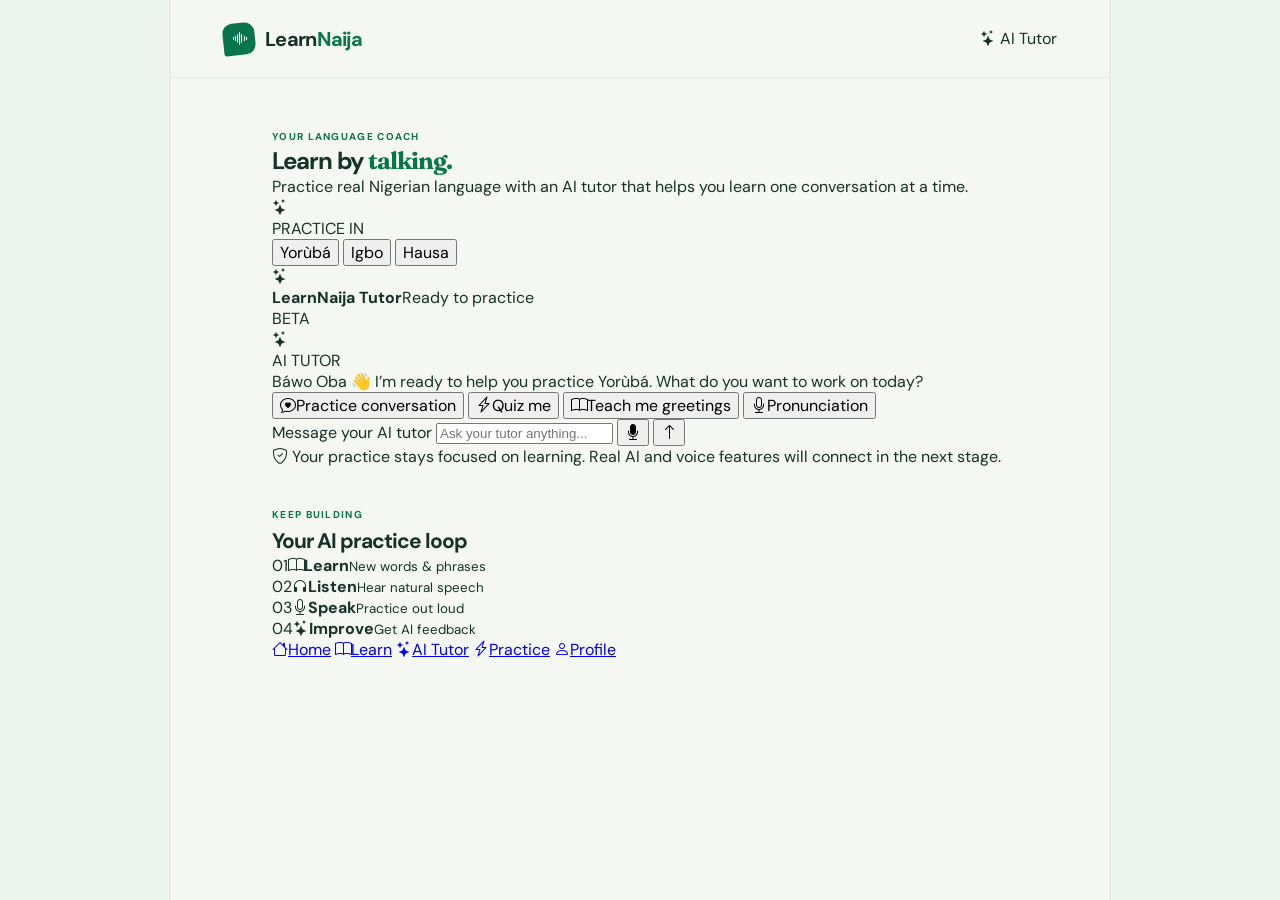
==== ai-tutor.html @ 6e9aacf1 "Add AI tutor page" ====
<!doctype html>
<html lang="en">
<head>
  <meta charset="UTF-8">
  <meta name="viewport" content="width=device-width, initial-scale=1.0">
  <meta name="theme-color" content="#0a704a">
  <meta name="description" content="LearnNaija AI Tutor — practice Nigerian languages through conversation.">
  <title>AI Tutor — LearnNaija</title>
  <link rel="preconnect" href="https://fonts.googleapis.com">
  <link rel="preconnect" href="https://fonts.gstatic.com" crossorigin>
  <link href="https://fonts.googleapis.com/css2?family=DM+Sans:wght@400;500;600;700&family=Fraunces:opsz,wght@9..144,600;9..144,700&display=swap" rel="stylesheet">
  <link rel="stylesheet" href="https://cdn.jsdelivr.net/npm/bootstrap-icons@1.11.3/font/bootstrap-icons.min.css">
  <link rel="stylesheet" href="styles/app.css">
  <link rel="stylesheet" href="styles/ai-tutor.css">
</head>
<body>
  <div class="app-shell ai-shell">
    <header class="app-header ai-header">
      <a href="app.html" class="app-brand" aria-label="Back to LearnNaija">
        <span class="brand-mark" aria-hidden="true"><i class="bi bi-soundwave"></i></span>
        <span>Learn<span>Naija</span></span>
      </a>
      <div class="app-header-actions">
        <span class="ai-live-pill"><i class="bi bi-stars"></i> AI Tutor</span>
      </div>
    </header>

    <main class="app-content ai-content">
      <section class="ai-hero" aria-labelledby="ai-title">
        <div class="ai-hero-copy">
          <p class="eyebrow">YOUR LANGUAGE COACH</p>
          <h1 id="ai-title">Learn by <em>talking.</em></h1>
          <p>Practice real Nigerian language with an AI tutor that helps you learn one conversation at a time.</p>
        </div>
        <div class="ai-orb" aria-hidden="true">
          <span class="orb-ring"></span>
          <span class="orb-face"><i class="bi bi-stars"></i></span>
        </div>
      </section>

      <section class="language-switcher" aria-label="Choose practice language">
        <span class="switcher-label">PRACTICE IN</span>
        <div class="language-tabs" role="tablist">
          <button class="language-tab active" data-language="yoruba" type="button" role="tab" aria-selected="true">Yorùbá</button>
          <button class="language-tab" data-language="igbo" type="button" role="tab" aria-selected="false">Igbo</button>
          <button class="language-tab" data-language="hausa" type="button" role="tab" aria-selected="false">Hausa</button>
        </div>
      </section>

      <section class="tutor-card" aria-label="AI Tutor conversation">
        <div class="tutor-card-head">
          <div class="tutor-identity">
            <div class="tutor-avatar"><i class="bi bi-stars"></i></div>
            <div><strong>LearnNaija Tutor</strong><span id="tutor-status">Ready to practice</span></div>
          </div>
          <span class="ai-badge">BETA</span>
        </div>

        <div class="chat-area" id="chat-area" aria-live="polite">
          <div class="chat-message tutor-message">
            <div class="message-avatar"><i class="bi bi-stars"></i></div>
            <div class="message-bubble">
              <span class="message-label">AI TUTOR</span>
              <p id="welcome-message">Báwo Oba 👋 I’m ready to help you practice Yorùbá. What do you want to work on today?</p>
            </div>
          </div>
        </div>

        <div class="quick-actions" aria-label="Quick practice actions">
          <button class="quick-action" data-prompt="Practice Yoruba with me" type="button"><i class="bi bi-chat-heart"></i><span>Practice conversation</span></button>
          <button class="quick-action" data-prompt="Quiz me" type="button"><i class="bi bi-lightning-charge"></i><span>Quiz me</span></button>
          <button class="quick-action" data-prompt="Teach me greetings" type="button"><i class="bi bi-book"></i><span>Teach me greetings</span></button>
          <button class="quick-action" data-prompt="Help me pronounce words" type="button"><i class="bi bi-mic"></i><span>Pronunciation</span></button>
        </div>

        <form class="chat-composer" id="chat-form">
          <label class="sr-only" for="chat-input">Message your AI tutor</label>
          <input id="chat-input" type="text" autocomplete="off" placeholder="Ask your tutor anything...">
          <button class="voice-button" id="voice-button" type="button" aria-label="Voice practice"><i class="bi bi-mic-fill"></i></button>
          <button class="send-button" type="submit" aria-label="Send message"><i class="bi bi-arrow-up"></i></button>
        </form>
        <p class="ai-note"><i class="bi bi-shield-check"></i> Your practice stays focused on learning. Real AI and voice features will connect in the next stage.</p>
      </section>

      <section class="ai-next-section">
        <div class="section-heading compact"><div><p class="eyebrow">KEEP BUILDING</p><h2>Your AI practice loop</h2></div></div>
        <div class="practice-loop">
          <div><span>01</span><i class="bi bi-book"></i><strong>Learn</strong><small>New words & phrases</small></div>
          <div><span>02</span><i class="bi bi-headphones"></i><strong>Listen</strong><small>Hear natural speech</small></div>
          <div><span>03</span><i class="bi bi-mic"></i><strong>Speak</strong><small>Practice out loud</small></div>
          <div><span>04</span><i class="bi bi-stars"></i><strong>Improve</strong><small>Get AI feedback</small></div>
        </div>
      </section>

      <nav class="ai-bottom-nav" aria-label="Main navigation">
        <a href="app.html"><i class="bi bi-house"></i><span>Home</span></a>
        <a href="app.html#learn"><i class="bi bi-book"></i><span>Learn</span></a>
        <a href="ai-tutor.html" class="active"><i class="bi bi-stars"></i><span>AI Tutor</span></a>
        <a href="app.html#practice"><i class="bi bi-lightning-charge"></i><span>Practice</span></a>
        <a href="app.html#profile"><i class="bi bi-person"></i><span>Profile</span></a>
      </nav>
    </main>
  </div>

  <script src="js/ai-tutor.js"></script>
</body>
</html>
---- styles/app.css ----
:root {
  --ink: #153229;
  --muted: #6b7c75;
  --soft: #f4f7f2;
  --surface: #ffffff;
  --line: #dfebe3;
  --green: #08754c;
  --green-deep: #07583c;
  --green-pale: #e5f4ea;
  --yellow: #ffc859;
  --coral: #ef7c63;
  --purple: #8974dc;
  --shadow: 0 18px 45px rgba(18, 54, 39, .08);
}

* { box-sizing: border-box; }
html { min-height: 100%; scroll-behavior: smooth; }
body { min-width: 320px; min-height: 100vh; margin: 0; background: #edf3ee; color: var(--ink); font-family: "DM Sans", Arial, sans-serif; }
button, a { -webkit-tap-highlight-color: transparent; }
button { font: inherit; }
button:focus-visible, a:focus-visible, input:focus-visible { outline: 3px solid rgba(255, 200, 89, .9); outline-offset: 3px; }

.app-shell { position: relative; min-height: 100vh; max-width: 940px; margin: 0 auto; background: var(--soft); box-shadow: 0 0 0 1px rgba(12, 70, 45, .03); }
.app-header { position: sticky; z-index: 10; top: 0; height: 78px; padding: 0 clamp(20px, 5vw, 52px); display: flex; align-items: center; justify-content: space-between; border-bottom: 1px solid rgba(223, 235, 227, .8); background: rgba(244, 247, 242, .88); backdrop-filter: blur(16px); }
.app-brand { display: inline-flex; align-items: center; gap: 10px; color: var(--ink); text-decoration: none; font-size: 20px; font-weight: 700; letter-spacing: -.7px; }
.app-brand > span:last-child span { color: var(--green); }
.brand-mark { width: 32px; height: 32px; display: grid; place-items: center; border-radius: 10px 10px 10px 2px; background: var(--green); color: white; font-size: 17px; transform: rotate(-6deg); }
.brand-mark i { transform: rotate(6deg); }
.app-header-actions { display: flex; align-items: center; gap: 10px; }
.header-streak { display: flex; align-items: center; gap: 4px; padding: 8px 11px; border-radius: 999px; background: #fff5df; color: #a9610b; font-size: 13px; font-weight: 700; }
.header-streak i { color: #ef861f; }
.icon-button { width: 40px; height: 40px; display: inline-grid; place-items: center; padding: 0; border: 1px solid var(--line); border-radius: 12px; background: var(--surface); color: var(--ink); cursor: pointer; transition: .2s ease; }
.icon-button:hover { border-color: var(--green); color: var(--green); transform: translateY(-1px); }
.notification-button { position: relative; font-size: 17px; }
.notification-dot { position: absolute; top: 8px; right: 8px; width: 7px; height: 7px; border: 1.5px solid white; border-radius: 50%; background: var(--coral); }

.app-content { width: min(100%, 840px); min-height: calc(100vh - 78px); margin: 0 auto; padding: 46px clamp(20px, 5vw, 52px) 126px; }
.app-screen { display: none; animation: enter .34s ease both; }
.app-screen.active-screen { display: block; }
@keyframes enter { from { opacity: 0; transform: translateY(8px); } to { opacity: 1; transform: translateY(0); } }
.eyebrow, .mini-label { display: inline-block; margin: 0; color: var(--green); font-size: 10px; font-weight: 700; letter-spacing: .13em; line-height: 1.4; }
h1, h2, h3, p { margin: 0; }
h1, h2 { letter-spacing: -.045em; }
em { color: var(--green); font-family: "Fraunces", Georgia, serif; font-style: normal; }

/* Home */
.home-intro { display: flex; align-items: flex-end; justify-content: space-between; gap: 28px; }
.home-intro h1, .screen-heading h1 { max-width: 540px; margin-top: 7px; font-size: clamp(34px, 5vw, 49px); line-height: 1.02; }
.intro-copy { max-width: 470px; margin-top: 11px; color: var(--muted); font-size: 14px; line-height: 1.55; }
.daily-orbit { position: relative; width: 58px; height: 58px; flex: 0 0 auto; display: grid; place-items: center; }
.daily-orbit svg { position: absolute; inset: 0; width: 100%; height: 100%; transform: rotate(-90deg); }
.daily-orbit circle { fill: none; stroke: #dce9df; stroke-width: 4; }
.daily-orbit .orbit-progress { stroke: var(--yellow); stroke-linecap: round; stroke-dasharray: 113.1; stroke-dashoffset: 90; transition: stroke-dashoffset .45s ease; }
.daily-orbit strong { position: relative; font-size: 15px; letter-spacing: -.05em; }
.daily-orbit small { color: var(--muted); font-size: 9px; }
.continue-card { position: relative; overflow: hidden; margin-top: 30px; padding: 25px; border-radius: 25px; background: var(--green); color: white; box-shadow: 0 20px 32px rgba(8, 117, 76, .18); }
.continue-card::before, .continue-card::after { position: absolute; content: ""; pointer-events: none; border: 1px solid rgba(255,255,255,.14); border-radius: 50%; }
.continue-card::before { width: 320px; height: 320px; top: -230px; right: -65px; }
.continue-card::after { width: 230px; height: 230px; bottom: -175px; right: 25px; }
.continue-card > * { position: relative; z-index: 1; }
.continue-card-top, .continue-main, .lesson-progress { display: flex; align-items: center; }
.continue-card-top { justify-content: space-between; gap: 10px; }
.pill { display: inline-flex; align-items: center; gap: 6px; width: fit-content; padding: 7px 10px; border-radius: 999px; background: var(--green-pale); color: var(--green); font-size: 10px; font-weight: 700; letter-spacing: .08em; }
.pill-light { background: rgba(255,255,255,.14); color: white; }
.xp-chip { padding: 7px 10px; border-radius: 999px; background: rgba(255, 200, 89, .19); color: #ffe0a1; font-size: 11px; font-weight: 700; }
.continue-main { gap: 15px; margin-top: 23px; }
.lesson-symbol { width: 55px; height: 55px; display: grid; flex: 0 0 auto; place-items: center; border-radius: 18px 18px 18px 4px; background: var(--yellow); color: #795005; font-size: 24px; transform: rotate(-3deg); }
.lesson-symbol i { transform: rotate(3deg); }
.continue-main p { font-size: 10px; font-weight: 700; letter-spacing: .1em; color: rgba(255,255,255,.68); }
.continue-main h2 { margin-top: 3px; font-size: 25px; }
.continue-main span { display: block; max-width: 420px; margin-top: 4px; color: rgba(255,255,255,.72); font-size: 12px; line-height: 1.45; }
.lesson-progress { gap: 12px; margin-top: 24px; }
.progress-track { height: 7px; flex: 1; overflow: hidden; border-radius: 999px; background: rgba(255,255,255,.2); }
.progress-track div { width: 0; height: 100%; border-radius: inherit; background: var(--yellow); transition: width .5s ease; }
.lesson-progress > span { min-width: 28px; color: #d8eee2; font-size: 11px; font-weight: 700; text-align: right; }
.continue-button, .dark-button, .completion-button, .lesson-continue { display: inline-flex; align-items: center; justify-content: center; gap: 8px; border: 0; border-radius: 12px; font-weight: 700; cursor: pointer; transition: .2s ease; }
.continue-button { width: 100%; min-height: 46px; margin-top: 19px; background: white; color: var(--green); font-size: 13px; }
.continue-button:hover { transform: translateY(-2px); background: #f2f8f3; }
.section-heading { display: flex; align-items: flex-end; justify-content: space-between; gap: 14px; margin-top: 36px; }
.section-heading.compact { margin-top: 35px; }
.section-heading h2 { margin-top: 4px; font-size: 21px; }
.section-note { color: var(--muted); font-size: 12px; }
.text-button { padding: 0; border: 0; background: transparent; color: var(--green); font-size: 12px; font-weight: 700; cursor: pointer; }
.text-button:hover { color: var(--green-deep); text-decoration: underline; }
.week-card { margin-top: 15px; padding: 17px 18px; border: 1px solid var(--line); border-radius: 18px; background: var(--surface); box-shadow: 0 6px 18px rgba(17, 54, 38, .025); }
.week-days { display: grid; grid-template-columns: repeat(7, 1fr); gap: 7px; }
.week-day { display: grid; gap: 7px; place-items: center; color: #97a69f; font-size: 10px; font-weight: 700; }
.week-day i { width: 29px; height: 29px; display: grid; place-items: center; border: 1px solid var(--line); border-radius: 50%; background: #fbfcfb; font-size: 12px; font-style: normal; }
.week-day.complete { color: var(--green); }
.week-day.complete i { border-color: transparent; background: var(--green-pale); }
.week-day.today { color: #a56809; }
.week-day.today i { border-color: #f7d184; background: #fff6df; color: #d98c15; }
.week-card p { display: flex; align-items: center; gap: 6px; margin-top: 16px; padding-top: 13px; border-top: 1px solid var(--line); color: var(--muted); font-size: 11px; }
.week-card p i { color: #ed8a23; }
.home-activities { display: grid; grid-template-columns: 1.3fr .9fr; gap: 12px; margin-top: 15px; }
.challenge-card, .word-of-day { width: 100%; border: 1px solid var(--line); cursor: pointer; text-align: left; transition: .2s ease; }
.challenge-card { display: flex; align-items: center; gap: 11px; padding: 15px; border-radius: 17px; background: var(--surface); color: var(--ink); }
.challenge-card:hover, .word-of-day:hover { border-color: #aad0b6; transform: translateY(-2px); box-shadow: 0 10px 20px rgba(18, 54, 39, .06); }
.activity-icon { width: 37px; height: 37px; display: grid; flex: 0 0 auto; place-items: center; border-radius: 12px; }
.activity-icon.sun { background: #fff4d9; color: #dd9019; }
.challenge-card > span:nth-child(2) { display: grid; gap: 2px; flex: 1; }
.challenge-card strong { font-size: 13px; }
.challenge-card small { color: var(--muted); font-size: 10px; }
.challenge-card > b { color: var(--green); font-size: 11px; white-space: nowrap; }
.challenge-card > b small { color: inherit; }
.challenge-card > i { color: var(--muted); font-size: 13px; }
.word-of-day { position: relative; display: flex; flex-direction: column; justify-content: center; gap: 2px; overflow: hidden; padding: 15px; border-radius: 17px; background: #f5eefa; color: #513d81; }
.word-of-day::after { position: absolute; right: -8px; bottom: -28px; content: "✦"; color: rgba(137,116,220,.15); font-size: 88px; }
.word-of-day .mini-label { color: #8065be; font-size: 8px; }
.word-of-day strong { font-family: "Fraunces", Georgia, serif; font-size: 18px; }
.word-of-day > span:not(.mini-label) { font-size: 10px; }
.word-of-day > i { position: absolute; right: 15px; top: 15px; color: #8065be; }
.stats-row { display: grid; grid-template-columns: repeat(3, 1fr); gap: 11px; margin-top: 15px; }
.stat { display: flex; align-items: center; gap: 9px; padding: 13px 11px; border: 1px solid var(--line); border-radius: 15px; background: var(--surface); }
.stat-icon { width: 31px; height: 31px; display: grid; flex: 0 0 auto; place-items: center; border-radius: 10px; background: var(--green-pale); color: var(--green); font-size: 14px; }
.stat-icon.coral { background: #fff0e9; color: var(--coral); }.stat-icon.purple { background: #f0edfc; color: var(--purple); }
.stat div { display: grid; min-width: 0; gap: 1px; }.stat strong { font-size: 15px; letter-spacing: -.03em; }.stat span { overflow: hidden; color: var(--muted); font-size: 9px; text-overflow: ellipsis; white-space: nowrap; }

/* Learn and course */
.screen-heading > span { display: block; max-width: 510px; margin-top: 12px; color: var(--muted); font-size: 14px; line-height: 1.55; }
.language-list { display: grid; gap: 13px; margin-top: 29px; }
.language-card { position: relative; overflow: hidden; width: 100%; padding: 20px; border: 1px solid var(--line); border-radius: 21px; background: var(--surface); color: var(--ink); text-align: left; cursor: pointer; transition: .2s ease; }
.language-card:hover { transform: translateY(-3px); border-color: #abd2b7; box-shadow: var(--shadow); }
.language-pattern { position: absolute; right: -26px; top: -34px; width: 160px; height: 160px; border: 16px solid rgba(8,117,76,.035); border-radius: 45% 55% 46% 54%; transform: rotate(25deg); }
.language-top { position: relative; z-index: 1; display: flex; align-items: center; gap: 14px; }.language-top > i { margin-left: auto; font-size: 18px; }.language-badge { width: 49px; height: 49px; display: grid; flex: 0 0 auto; place-items: center; border-radius: 16px 16px 16px 4px; color: var(--green); background: var(--green-pale); font-family: "Fraunces", Georgia, serif; font-size: 25px; font-weight: 700; }.language-info { display: grid; flex: 1; gap: 1px; }.language-info small { color: var(--muted); font-size: 10px; }.language-info strong { font-size: 20px; letter-spacing: -.04em; }.language-info em { color: var(--muted); font-family: inherit; font-size: 11px; font-style: normal; }.language-progress { position: relative; z-index: 1; display: flex; justify-content: space-between; margin-top: 17px; color: var(--muted); font-size: 11px; }.language-progress strong { color: var(--green); }.progress-bar { position: relative; z-index: 1; height: 6px; margin-top: 8px; overflow: hidden; border-radius: 99px; background: #e9efea; }.progress-fill { width: 0; height: 100%; border-radius: inherit; background: var(--green); transition: width .5s ease; }
.language-card--igbo .language-badge { color: #8f554b; background: #ffede8; }.language-card--igbo .language-pattern { border-color: rgba(239,124,99,.05); }.language-card--hausa .language-badge { color: #886719; background: #fff4d9; }.language-card--hausa .language-pattern { border-color: rgba(255,200,89,.09); }
.language-note { display: flex; align-items: center; gap: 12px; margin-top: 20px; padding: 16px; border-radius: 16px; background: #e8f2eb; color: var(--green-deep); }.language-note > i { font-size: 22px; }.language-note p { flex: 1; font-size: 11px; line-height: 1.5; }.language-note p strong { display: block; font-size: 12px; }.language-note button { padding: 0; border: 0; background: transparent; color: var(--green); font-size: 11px; font-weight: 700; cursor: pointer; white-space: nowrap; }
.back-button { display: inline-flex; align-items: center; gap: 7px; padding: 0; border: 0; background: none; color: var(--muted); font-size: 12px; font-weight: 700; cursor: pointer; }.back-button:hover { color: var(--green); }
.course-hero { display: flex; align-items: center; justify-content: space-between; gap: 20px; margin-top: 23px; padding: clamp(22px, 5vw, 32px); overflow: hidden; border-radius: 25px; background: var(--green-deep); color: white; }.course-hero .eyebrow { color: #bfe4ca; }.course-hero h1 { margin-top: 6px; font-size: clamp(34px, 6vw, 46px); }.course-hero h1 em { color: var(--yellow); }.course-hero > div:first-child > p:last-child { max-width: 430px; margin-top: 10px; color: #cce4d3; font-size: 13px; line-height: 1.55; }
.course-progress-ring { position: relative; width: 90px; height: 90px; display: grid; flex: 0 0 auto; place-items: center; }.course-progress-ring svg { position: absolute; inset: 0; width: 100%; transform: rotate(-90deg); }.course-progress-ring circle { fill: none; stroke: rgba(255,255,255,.18); stroke-width: 6; }.course-progress-ring .ring-progress { stroke: var(--yellow); stroke-linecap: round; stroke-dasharray: 182.2; stroke-dashoffset: 182.2; transition: stroke-dashoffset .5s ease; }.course-progress-ring strong { position: relative; font-size: 20px; letter-spacing: -.06em; }.course-progress-ring small { color: #cce4d3; font-size: 10px; }
.course-meta { display: flex; flex-wrap: wrap; gap: 13px; margin-top: 16px; color: var(--muted); font-size: 11px; }.course-meta span { display: inline-flex; align-items: center; gap: 5px; }.course-meta i { color: var(--green); }.unit-heading { display: flex; align-items: flex-end; justify-content: space-between; gap: 15px; margin-top: 37px; }.unit-heading p { color: var(--green); font-size: 10px; font-weight: 700; letter-spacing: .13em; }.unit-heading h2 { margin-top: 4px; font-size: 23px; }.unit-heading > span { color: var(--muted); font-size: 11px; }
.lesson-path { position: relative; display: grid; gap: 11px; margin-top: 17px; }.path-line { position: absolute; left: 26px; top: 37px; bottom: 37px; z-index: 0; width: 1px; background: #cce3d3; }.lesson-row { position: relative; z-index: 1; display: flex; align-items: center; gap: 14px; width: 100%; padding: 15px; border: 1px solid var(--line); border-radius: 18px; background: var(--surface); color: var(--ink); text-align: left; cursor: pointer; transition: .2s ease; }.lesson-row:hover:not(:disabled) { border-color: #9fc8ad; transform: translateX(3px); box-shadow: 0 8px 18px rgba(17,54,38,.05); }.lesson-row:disabled { cursor: not-allowed; opacity: .59; }.path-node { width: 40px; height: 40px; display: grid; flex: 0 0 auto; place-items: center; border-radius: 14px 14px 14px 3px; background: var(--green-pale); color: var(--green); font-size: 17px; }.lesson-row-copy { display: grid; flex: 1; gap: 2px; }.lesson-row-copy small { color: var(--green); font-size: 9px; font-weight: 700; letter-spacing: .1em; }.lesson-row-copy strong { font-size: 15px; }.lesson-row-copy em { color: var(--muted); font-family: inherit; font-size: 11px; font-style: normal; }.lesson-row-status { display: grid; place-items: end; gap: 5px; color: var(--green); }.lesson-row-status b { color: var(--muted); font-size: 9px; font-weight: 600; }.lesson-row-status i { font-size: 14px; }.lesson-row.completed { border-color: #bbdfc6; }.lesson-row.completed .path-node { background: var(--green); color: white; }.lesson-row.completed .lesson-row-status i { color: var(--green); }

/* Lesson */
.lesson-header { display: flex; align-items: center; gap: 12px; }.lesson-back { border-radius: 50%; }.lesson-header-info { display: grid; flex: 1; gap: 2px; }.lesson-header-info span { color: var(--green); font-size: 9px; font-weight: 700; letter-spacing: .12em; }.lesson-header-info strong { font-size: 16px; }.lesson-counter { color: var(--muted); font-size: 11px; font-weight: 700; }.lesson-progress-bar { height: 7px; margin-top: 17px; overflow: hidden; border-radius: 99px; background: #dce8df; }.lesson-progress-bar div { width: 0; height: 100%; border-radius: inherit; background: var(--green); transition: width .3s ease; }.lesson-content { width: min(100%, 650px); margin: 0 auto; padding-top: clamp(31px, 7vw, 55px); }.lesson-label { color: var(--green); font-size: 10px; font-weight: 700; letter-spacing: .14em; }.lesson-content h1 { margin-top: 8px; font-size: clamp(31px, 6vw, 44px); line-height: 1.05; }.lesson-description { max-width: 500px; margin-top: 12px; color: var(--muted); font-size: 14px; line-height: 1.55; }.word-card { position: relative; margin-top: 27px; padding: clamp(26px, 7vw, 42px) 24px; overflow: hidden; border: 1px solid var(--line); border-radius: 24px; background: var(--surface); text-align: center; box-shadow: 0 9px 25px rgba(17,54,38,.035); }.word-card::before { position: absolute; left: 50%; top: -83px; width: 200px; height: 130px; content: ""; border-radius: 50%; background: var(--green-pale); transform: translateX(-50%); }.word-card > * { position: relative; }.word-card small { color: var(--muted); font-size: 11px; }.word-card h2 { margin-top: 10px; font-family: "Fraunces", Georgia, serif; font-size: clamp(34px, 7vw, 51px); line-height: 1.05; }.word-card p { margin-top: 7px; color: var(--muted); font-size: 13px; }.listen-button { display: inline-flex; align-items: center; gap: 7px; margin-top: 20px; padding: 10px 15px; border: 1px solid #cae6d3; border-radius: 10px; background: #f1faf3; color: var(--green); font-size: 12px; font-weight: 700; cursor: pointer; transition: .2s ease; }.listen-button:hover { background: var(--green-pale); transform: translateY(-1px); }.answer-list { display: grid; gap: 10px; margin-top: 23px; }.answer-option { display: flex; align-items: center; gap: 12px; width: 100%; min-height: 58px; padding: 11px 14px; border: 1px solid var(--line); border-radius: 14px; background: var(--surface); color: var(--ink); text-align: left; font-size: 13px; cursor: pointer; transition: .18s ease; }.answer-option:hover:not(:disabled) { border-color: #94c8a6; transform: translateX(2px); }.answer-option:disabled { cursor: default; }.answer-letter { width: 29px; height: 29px; display: grid; flex: 0 0 auto; place-items: center; border-radius: 9px; background: #edf4ee; color: var(--muted); font-size: 11px; font-weight: 700; }.answer-option.correct { border-color: #96c9a6; background: var(--green-pale); color: var(--green-deep); font-weight: 700; }.answer-option.wrong { border-color: #edb2a6; background: #fff1ed; color: #a24433; }.correct .answer-letter { background: var(--green); color: white; }.wrong .answer-letter { background: var(--coral); color: white; }.lesson-continue { width: 100%; min-height: 50px; margin-top: 23px; background: var(--green); color: white; }.lesson-continue:hover, .completion-button:hover { background: var(--green-deep); transform: translateY(-2px); }.hidden { display: none; }.lesson-complete { padding-top: 12px; text-align: center; }.completion-icon { width: 78px; height: 78px; display: grid; place-items: center; margin: 0 auto 19px; border-radius: 27px 27px 27px 5px; background: #fff1cb; color: #c97908; font-size: 32px; transform: rotate(-4deg); }.completion-icon i { transform: rotate(4deg); }.lesson-complete h1 { font-size: 34px; }.lesson-complete > p { max-width: 380px; margin: 10px auto 0; color: var(--muted); font-size: 14px; line-height: 1.55; }.xp-earned { display: inline-flex; align-items: center; gap: 7px; margin-top: 22px; padding: 9px 14px; border-radius: 999px; background: var(--green-pale); color: var(--green); font-size: 12px; font-weight: 700; }.completion-progress { margin-top: 23px; padding: 16px; border: 1px solid var(--line); border-radius: 16px; background: var(--surface); text-align: left; }.completion-progress-header { display: flex; justify-content: space-between; margin-bottom: 8px; font-size: 11px; }.completion-progress-header span { color: var(--muted); }.completion-progress-header strong { color: var(--green); }.completion-progress-bar { height: 7px; overflow: hidden; border-radius: 99px; background: #e6eee7; }.completion-progress-bar div { height: 100%; border-radius: inherit; background: var(--green); }.completion-button { width: 100%; min-height: 48px; margin-top: 15px; background: var(--green); color: white; }

/* Practice */
.practice-feature { position: relative; display: flex; align-items: center; justify-content: space-between; gap: 20px; margin-top: 28px; padding: 25px; overflow: hidden; border-radius: 24px; background: #fce9de; }.practice-feature > div { position: relative; z-index: 1; }.practice-feature .pill { background: rgba(255,255,255,.62); color: #a74d38; }.practice-feature h2 { margin-top: 12px; color: #713226; font-size: 28px; }.practice-feature p { max-width: 385px; margin-top: 6px; color: #9a6052; font-size: 12px; line-height: 1.5; }.practice-feature > i { position: absolute; right: 22px; color: #f5b09c; font-size: 102px; transform: rotate(14deg); }.dark-button { min-height: 42px; margin-top: 17px; padding: 0 15px; background: #713226; color: white; font-size: 12px; }.dark-button:hover { background: #582319; transform: translateY(-2px); }.practice-grid { display: grid; grid-template-columns: 1fr 1fr; gap: 12px; margin-top: 15px; }.practice-card { display: grid; grid-template-columns: 40px 1fr auto; align-items: center; gap: 11px; min-height: 93px; padding: 14px; border: 1px solid var(--line); border-radius: 18px; background: var(--surface); color: var(--ink); text-align: left; cursor: pointer; transition: .2s ease; }.practice-card:hover { transform: translateY(-2px); box-shadow: 0 9px 18px rgba(17,54,38,.06); }.practice-card > i { width: 40px; height: 40px; display: grid; place-items: center; border-radius: 13px; background: var(--green-pale); color: var(--green); font-size: 18px; }.practice-card span { display: grid; gap: 2px; }.practice-card strong { font-size: 13px; }.practice-card small { color: var(--muted); font-size: 10px; }.practice-card b { color: var(--muted); font-size: 9px; font-weight: 600; }.listening-card > i { background: #f1edfc; color: var(--purple); }.speaking-card > i { background: #fff0e9; color: var(--coral); }.quiz-card > i { background: #fff4da; color: #c98a14; }.practice-session { margin-top: 16px; }.practice-session-card { padding: 22px; border: 1px solid #bbdfc5; border-radius: 22px; background: white; box-shadow: var(--shadow); }.practice-session-header { display: flex; justify-content: space-between; align-items: center; gap: 10px; }.practice-session-header small { color: var(--green); font-size: 10px; font-weight: 700; letter-spacing: .11em; }.practice-session-header button { padding: 0; border: 0; background: none; color: var(--muted); font-size: 12px; cursor: pointer; }.practice-session-card h2 { margin-top: 14px; font-size: 25px; }.practice-session-card > p { margin-top: 6px; color: var(--muted); font-size: 13px; }.practice-options { display: grid; gap: 9px; margin-top: 18px; }.practice-option { width: 100%; padding: 12px; border: 1px solid var(--line); border-radius: 12px; background: var(--soft); color: var(--ink); text-align: left; font-size: 12px; cursor: pointer; }.practice-option:hover { border-color: var(--green); }.practice-result { margin-top: 16px; padding: 13px; border-radius: 12px; background: var(--green-pale); color: var(--green-deep); font-size: 12px; font-weight: 700; }

/* Profile */
.profile-hero { display: flex; align-items: center; gap: 14px; }.avatar { position: relative; width: 64px; height: 64px; display: grid; flex: 0 0 auto; place-items: center; border: 3px solid white; border-radius: 23px 23px 23px 5px; background: var(--green); box-shadow: 0 5px 15px rgba(7,88,60,.17); color: white; font-family: "Fraunces", Georgia, serif; font-size: 27px; font-weight: 700; }.avatar > span { position: absolute; right: -2px; bottom: -2px; width: 15px; height: 15px; border: 3px solid var(--soft); border-radius: 50%; background: var(--yellow); }.profile-hero h1 { margin-top: 4px; font-size: 31px; }.profile-hero h1 span { color: #d29119; font-size: 18px; vertical-align: top; }.profile-hero > div:nth-child(2) > p:last-child { margin-top: 3px; color: var(--muted); font-size: 11px; }.profile-edit { width: 36px; height: 36px; display: grid; place-items: center; margin-left: auto; border: 1px solid var(--line); border-radius: 50%; background: var(--surface); color: var(--muted); cursor: pointer; }.profile-edit:hover { color: var(--green); border-color: var(--green); }.profile-stats { display: grid; grid-template-columns: repeat(3, 1fr); margin-top: 28px; overflow: hidden; border: 1px solid var(--line); border-radius: 18px; background: var(--surface); }.profile-stats div { padding: 17px 8px; border-right: 1px solid var(--line); text-align: center; }.profile-stats div:last-child { border: 0; }.profile-stats strong { display: block; color: var(--green-deep); font-size: 20px; letter-spacing: -.05em; }.profile-stats span { display: block; margin-top: 2px; color: var(--muted); font-size: 10px; }.profile-goal { position: relative; margin-top: 16px; padding: 18px; overflow: hidden; border-radius: 19px; background: #f1ecff; }.profile-goal > div:first-child { display: flex; align-items: center; gap: 11px; }.goal-icon { width: 39px; height: 39px; display: grid; place-items: center; border-radius: 13px; background: #dcd4fa; color: #6b57b2; }.profile-goal p { color: #6b57b2; font-size: 9px; font-weight: 700; letter-spacing: .1em; }.profile-goal h2 { margin-top: 2px; color: #463575; font-size: 16px; }.profile-goal > div:first-child span:last-child { display: block; margin-top: 2px; color: #776c9b; font-size: 10px; }.profile-goal > strong { position: absolute; right: 18px; top: 22px; color: #59458e; font-size: 12px; }.profile-goal-track { height: 6px; margin-top: 15px; overflow: hidden; border-radius: 99px; background: #dcd4fa; }.profile-goal-track div { width: 0; height: 100%; border-radius: inherit; background: #806cd0; transition: .4s ease; }.profile-menu { margin-top: 17px; overflow: hidden; border: 1px solid var(--line); border-radius: 18px; background: var(--surface); }.profile-menu button { display: flex; align-items: center; gap: 12px; width: 100%; min-height: 68px; padding: 12px 16px; border: 0; border-bottom: 1px solid var(--line); background: var(--surface); color: var(--ink); text-align: left; cursor: pointer; }.profile-menu button:last-child { border: 0; }.profile-menu button:hover { background: #fbfdfb; }.profile-menu button > i:first-child { width: 26px; color: var(--green); font-size: 18px; text-align: center; }.profile-menu button > span { display: grid; flex: 1; gap: 2px; }.profile-menu strong { font-size: 13px; }.profile-menu small { color: var(--muted); font-size: 10px; }.profile-menu button > i:last-child { color: var(--muted); font-size: 13px; }

/* Navigation, modals and feedback */
.bottom-nav { position: fixed; z-index: 20; right: 0; bottom: 0; left: 0; display: flex; justify-content: center; height: 76px; border-top: 1px solid var(--line); background: rgba(255,255,255,.94); backdrop-filter: blur(16px); }.nav-item { position: relative; display: grid; place-items: center; align-content: center; gap: 4px; width: min(140px, 25vw); color: #829188; text-decoration: none; font-size: 10px; font-weight: 600; }.nav-item i { font-size: 19px; }.nav-item.active { color: var(--green); }.nav-item.active::before { position: absolute; top: 0; width: 30px; height: 3px; content: ""; border-radius: 0 0 999px 999px; background: var(--green); }.modal-layer { position: fixed; z-index: 60; inset: 0; display: grid; place-items: end center; padding: 18px; background: rgba(12,38,29,.39); backdrop-filter: blur(3px); }.modal-layer[hidden] { display: none; }.modal-card { width: min(100%, 510px); max-height: min(84vh, 680px); overflow: auto; padding: 25px; border-radius: 25px; background: white; box-shadow: 0 26px 80px rgba(0,0,0,.2); animation: rise .25s ease both; }.modal-card > header { display: flex; align-items: flex-start; justify-content: space-between; gap: 14px; }.modal-card h2 { font-size: 25px; }.modal-card .modal-close { width: 34px; height: 34px; display: grid; flex: 0 0 auto; place-items: center; padding: 0; border: 1px solid var(--line); border-radius: 50%; background: white; color: var(--muted); cursor: pointer; }.modal-card > p { margin-top: 11px; color: var(--muted); font-size: 13px; line-height: 1.55; }.notification-list { display: grid; gap: 11px; margin-top: 19px; }.notification-item { display: flex; gap: 11px; padding: 12px; border-radius: 14px; background: var(--soft); }.notification-item > i { width: 31px; height: 31px; display: grid; flex: 0 0 auto; place-items: center; border-radius: 10px; background: var(--green-pale); color: var(--green); }.notification-item strong { display: block; font-size: 12px; }.notification-item span { display: block; margin-top: 2px; color: var(--muted); font-size: 11px; line-height: 1.4; }.modal-list { display: grid; gap: 9px; margin-top: 19px; }.modal-list > div { display: flex; align-items: center; gap: 10px; padding: 12px; border: 1px solid var(--line); border-radius: 13px; }.modal-list i { width: 30px; height: 30px; display: grid; place-items: center; border-radius: 9px; background: var(--green-pale); color: var(--green); }.modal-list strong { display: block; font-size: 12px; }.modal-list span { color: var(--muted); font-size: 10px; }.modal-action { width: 100%; min-height: 44px; margin-top: 19px; border: 0; border-radius: 11px; background: var(--green); color: white; font-size: 12px; font-weight: 700; cursor: pointer; }.settings-row { display: flex; align-items: center; justify-content: space-between; gap: 10px; padding: 15px 0; border-bottom: 1px solid var(--line); }.settings-row strong { display: block; font-size: 13px; }.settings-row span { color: var(--muted); font-size: 10px; }.settings-row input { accent-color: var(--green); width: 18px; height: 18px; }.achievement-grid { display: grid; grid-template-columns: 1fr 1fr; gap: 10px; margin-top: 19px; }.achievement { padding: 14px; border: 1px solid var(--line); border-radius: 15px; }.achievement i { display: grid; place-items: center; width: 31px; height: 31px; border-radius: 10px; background: #fff4d9; color: #bd7b0d; }.achievement strong { display: block; margin-top: 8px; font-size: 12px; }.achievement span { display: block; margin-top: 2px; color: var(--muted); font-size: 10px; }.achievement.locked { opacity: .5; filter: grayscale(1); }@keyframes rise { from { opacity: 0; transform: translateY(16px); } to { opacity: 1; transform: translateY(0); } }.toast { position: fixed; z-index: 80; bottom: 92px; left: 50%; width: max-content; max-width: calc(100vw - 32px); padding: 12px 15px; border-radius: 12px; background: #17382d; color: white; font-size: 12px; font-weight: 600; opacity: 0; pointer-events: none; transform: translate(-50%, 10px); transition: .25s ease; }.toast.show { opacity: 1; transform: translate(-50%, 0); }

@media (min-width: 941px) { .bottom-nav { left: 50%; width: 940px; transform: translateX(-50%); border-right: 1px solid var(--line); border-left: 1px solid var(--line); }.app-shell { border-right: 1px solid rgba(223,235,227,.8); border-left: 1px solid rgba(223,235,227,.8); } }
@media (max-width: 540px) { .app-header { height: 70px; }.app-content { padding-top: 32px; }.home-intro { align-items: flex-start; }.home-intro h1, .screen-heading h1 { font-size: 35px; }.intro-copy { font-size: 13px; }.continue-card { margin-top: 24px; padding: 20px; border-radius: 21px; }.continue-main h2 { font-size: 22px; }.section-heading { margin-top: 29px; }.section-heading h2 { font-size: 19px; }.home-activities { grid-template-columns: 1fr; }.word-of-day { min-height: 89px; }.stats-row { gap: 8px; }.stat { padding: 10px 8px; gap: 6px; }.stat-icon { width: 27px; height: 27px; border-radius: 9px; font-size: 12px; }.stat strong { font-size: 13px; }.stat span { font-size: 8px; }.language-note { align-items: flex-start; }.language-note button { margin-top: 3px; }.course-hero { margin-top: 18px; }.course-hero h1 { font-size: 35px; }.course-progress-ring { width: 70px; height: 70px; }.course-progress-ring strong { font-size: 16px; }.course-meta { gap: 9px; }.unit-heading { margin-top: 30px; }.lesson-row { gap: 11px; padding: 13px; }.path-node { width: 38px; height: 38px; }.lesson-row-copy em { font-size: 10px; }.lesson-row-status b { display: none; }.practice-feature { padding: 21px; }.practice-feature h2 { font-size: 25px; }.practice-feature > i { right: 9px; font-size: 84px; }.practice-grid { gap: 9px; }.practice-card { grid-template-columns: 35px 1fr; min-height: 82px; padding: 11px; }.practice-card > i { width: 35px; height: 35px; font-size: 15px; }.practice-card b { display: none; }.profile-hero h1 { font-size: 27px; }.profile-goal { padding: 15px; } }
@media (max-width: 360px) { .header-streak { padding: 7px; }.week-days { gap: 3px; }.week-day i { width: 26px; height: 26px; }.continue-main span { font-size: 11px; }.language-card { padding: 16px; }.language-badge { width: 43px; height: 43px; }.course-meta span:last-child { display: none; } }
@media (prefers-reduced-motion: reduce) { *, *::before, *::after { scroll-behavior: auto !important; transition-duration: .01ms !important; animation-duration: .01ms !important; } }
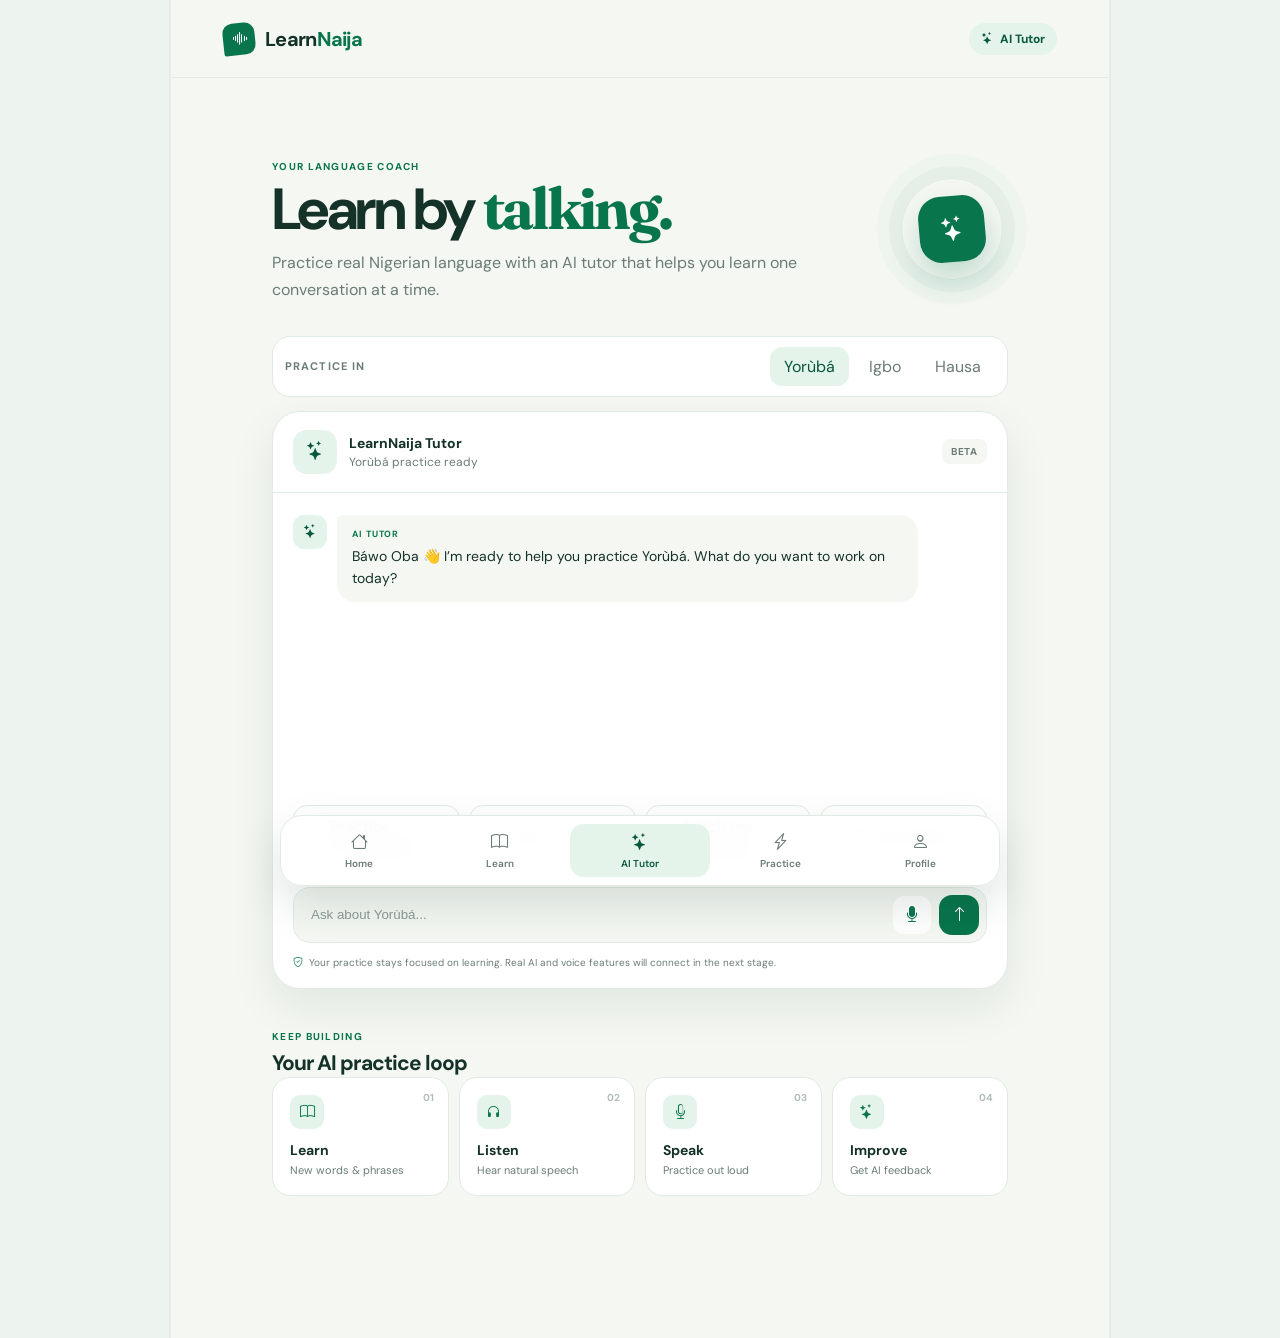
==== commit 1db59e89: "Make AI Tutor installable as part of the PWA" ====
--- a/ai-tutor.html
+++ b/ai-tutor.html
@@ -11,7 +11,7 @@
   <link href="https://fonts.googleapis.com/css2?family=DM+Sans:wght@400;500;600;700&family=Fraunces:opsz,wght@9..144,600;9..144,700&display=swap" rel="stylesheet">
   <link rel="stylesheet" href="https://cdn.jsdelivr.net/npm/bootstrap-icons@1.11.3/font/bootstrap-icons.min.css">
   <link rel="stylesheet" href="styles/app.css">
-  <link rel="stylesheet" href="styles/ai-tutor.css">
+  <link rel="stylesheet" href="styles/ai-tutor.css"><link rel="manifest" href="manifest.webmanifest">
 </head>
 <body>
   <div class="app-shell ai-shell">
@@ -103,5 +103,5 @@
   </div>
 
   <script src="js/ai-tutor.js"></script>
-</body>
+<script>if("serviceWorker" in navigator) navigator.serviceWorker.register("sw.js").catch(()=>{});</script></body>
 </html>
--- a/styles/ai-tutor.css
+++ b/styles/ai-tutor.css
@@ -0,0 +1 @@
+.ai-shell{padding-bottom:32px}.ai-header{z-index:20}.ai-live-pill{display:inline-flex;align-items:center;gap:7px;padding:8px 12px;border-radius:999px;background:var(--green-pale);color:var(--green-deep);font-size:12px;font-weight:700}.ai-content{padding-bottom:110px}.ai-hero{display:flex;align-items:center;justify-content:space-between;gap:28px;padding:30px 0 22px}.ai-hero-copy{max-width:650px}.ai-hero h1{margin:4px 0 10px;font-size:clamp(38px,6vw,58px);line-height:1.02}.ai-hero p:not(.eyebrow){margin:0;color:var(--muted);font-size:16px;line-height:1.7;max-width:590px}.ai-orb{position:relative;display:grid;place-items:center;width:112px;height:112px;flex:0 0 112px}.orb-ring{position:absolute;inset:5px;border:1px solid var(--line);border-radius:50%;box-shadow:0 0 0 12px rgba(8,117,76,.04),0 0 0 24px rgba(8,117,76,.025)}.orb-face{display:grid;place-items:center;width:66px;height:66px;border-radius:22px;background:var(--green);color:#fff;font-size:25px;box-shadow:0 15px 30px rgba(8,117,76,.22);transform:rotate(-5deg)}.language-switcher{display:flex;align-items:center;justify-content:space-between;gap:18px;margin:10px 0 14px;padding:10px 12px;border:1px solid var(--line);background:var(--surface);border-radius:18px}.switcher-label{font-size:11px;font-weight:700;letter-spacing:.1em;color:var(--muted)}.language-tabs{display:flex;gap:6px}.language-tab{border:0;background:transparent;color:var(--muted);padding:9px 14px;border-radius:12px;font:600 13px inherit;cursor:pointer}.language-tab.active{background:var(--green-pale);color:var(--green-deep)}.tutor-card{background:var(--surface);border:1px solid var(--line);border-radius:28px;box-shadow:var(--shadow);overflow:hidden}.tutor-card-head{display:flex;align-items:center;justify-content:space-between;padding:18px 20px;border-bottom:1px solid var(--line)}.tutor-identity{display:flex;align-items:center;gap:12px}.tutor-avatar,.message-avatar{display:grid;place-items:center;border-radius:14px;background:var(--green-pale);color:var(--green-deep)}.tutor-avatar{width:44px;height:44px;font-size:19px}.tutor-identity strong,.tutor-identity span{display:block}.tutor-identity strong{font-size:14px}.tutor-identity span{margin-top:2px;color:var(--muted);font-size:12px}.ai-badge{padding:6px 9px;border-radius:8px;background:var(--soft);color:var(--muted);font-size:10px;font-weight:700;letter-spacing:.08em}.chat-area{min-height:300px;max-height:480px;overflow:auto;padding:22px 20px 8px}.chat-message{display:flex;gap:10px;max-width:90%;margin-bottom:18px}.message-avatar{width:34px;height:34px;flex:0 0 34px;border-radius:11px;font-size:14px}.message-bubble{padding:13px 15px;border-radius:6px 18px 18px 18px;background:var(--soft)}.message-label{display:block;margin-bottom:5px;color:var(--green);font-size:9px;font-weight:700;letter-spacing:.1em}.message-bubble p{margin:0;color:var(--ink);font-size:14px;line-height:1.6}.user-message{justify-content:flex-end;margin-left:auto}.user-message .message-bubble{background:var(--green);color:#fff;border-radius:18px 6px 18px 18px}.user-message .message-bubble p{color:#fff}.user-message .message-avatar{display:none}.quick-actions{display:grid;grid-template-columns:repeat(4,1fr);gap:9px;padding:12px 20px 18px}.quick-action{display:flex;align-items:center;gap:9px;min-height:50px;padding:10px 11px;text-align:left;border:1px solid var(--line);background:#fff;border-radius:14px;color:var(--ink);cursor:pointer;font:500 12px inherit;transition:.2s}.quick-action:hover{border-color:#b9d8c6;transform:translateY(-1px)}.quick-action i{color:var(--green);font-size:16px}.chat-composer{display:flex;align-items:center;gap:8px;margin:0 20px;padding:7px 7px 7px 15px;border:1px solid var(--line);border-radius:17px;background:var(--soft)}.chat-composer input{min-width:0;flex:1;border:0;outline:0;background:transparent;color:var(--ink);font:500 14px inherit}.chat-composer input::placeholder{color:#8c9a94}.voice-button,.send-button{display:grid;place-items:center;border:0;cursor:pointer}.voice-button{width:38px;height:38px;border-radius:12px;background:#fff;color:var(--green)}.send-button{width:40px;height:40px;border-radius:13px;background:var(--green);color:#fff}.ai-note{display:flex;align-items:center;gap:6px;margin:12px 20px 18px;color:var(--muted);font-size:10px;line-height:1.5}.ai-note i{color:var(--green)}.ai-next-section{margin-top:30px}.practice-loop{display:grid;grid-template-columns:repeat(4,1fr);gap:10px}.practice-loop>div{position:relative;padding:17px;border:1px solid var(--line);border-radius:18px;background:var(--surface)}.practice-loop span{position:absolute;top:13px;right:14px;color:#b0beb8;font-size:10px;font-weight:700}.practice-loop i{display:grid;place-items:center;width:34px;height:34px;margin-bottom:12px;border-radius:10px;background:var(--green-pale);color:var(--green);font-size:15px}.practice-loop strong,.practice-loop small{display:block}.practice-loop strong{font-size:14px}.practice-loop small{margin-top:4px;color:var(--muted);font-size:11px;line-height:1.4}.ai-bottom-nav{position:fixed;z-index:30;left:50%;bottom:14px;transform:translateX(-50%);display:grid;grid-template-columns:repeat(5,1fr);width:min(720px,calc(100% - 28px));padding:8px;border:1px solid var(--line);border-radius:22px;background:rgba(255,255,255,.94);box-shadow:0 18px 45px rgba(18,54,39,.14);backdrop-filter:blur(14px)}.ai-bottom-nav a{display:flex;flex-direction:column;align-items:center;gap:4px;padding:7px 4px;border-radius:14px;color:var(--muted);text-decoration:none;font-size:10px;font-weight:600}.ai-bottom-nav a i{font-size:17px}.ai-bottom-nav a.active{background:var(--green-pale);color:var(--green-deep)}.sr-only{position:absolute;width:1px;height:1px;padding:0;margin:-1px;overflow:hidden;clip:rect(0,0,0,0);white-space:nowrap;border:0}@media(max-width:700px){.ai-content{padding-top:0}.ai-hero{padding:22px 0 14px}.ai-hero h1{font-size:40px}.ai-hero p:not(.eyebrow){font-size:14px}.ai-orb{width:82px;height:82px;flex-basis:82px}.orb-face{width:54px;height:54px;border-radius:17px}.language-switcher{display:block;padding:10px}.switcher-label{display:block;margin:2px 3px 7px}.language-tabs{width:100%}.language-tab{flex:1;padding:9px 7px}.tutor-card{border-radius:22px}.chat-area{min-height:300px;padding:18px 14px 6px}.tutor-card-head{padding:15px}.quick-actions{grid-template-columns:repeat(2,1fr);padding:10px 14px 15px}.quick-action{min-height:46px}.chat-composer{margin:0 14px}.ai-note{margin:10px 14px 16px}.practice-loop{grid-template-columns:repeat(2,1fr)}.ai-live-pill{font-size:10px;padding:7px 9px}.app-brand{font-size:16px}}@media(max-width:430px){.ai-hero{gap:8px}.ai-orb{display:none}.ai-hero h1{font-size:37px}.quick-action span{font-size:11px}.practice-loop>div{padding:14px}.ai-bottom-nav{bottom:9px;width:calc(100% - 18px)}}
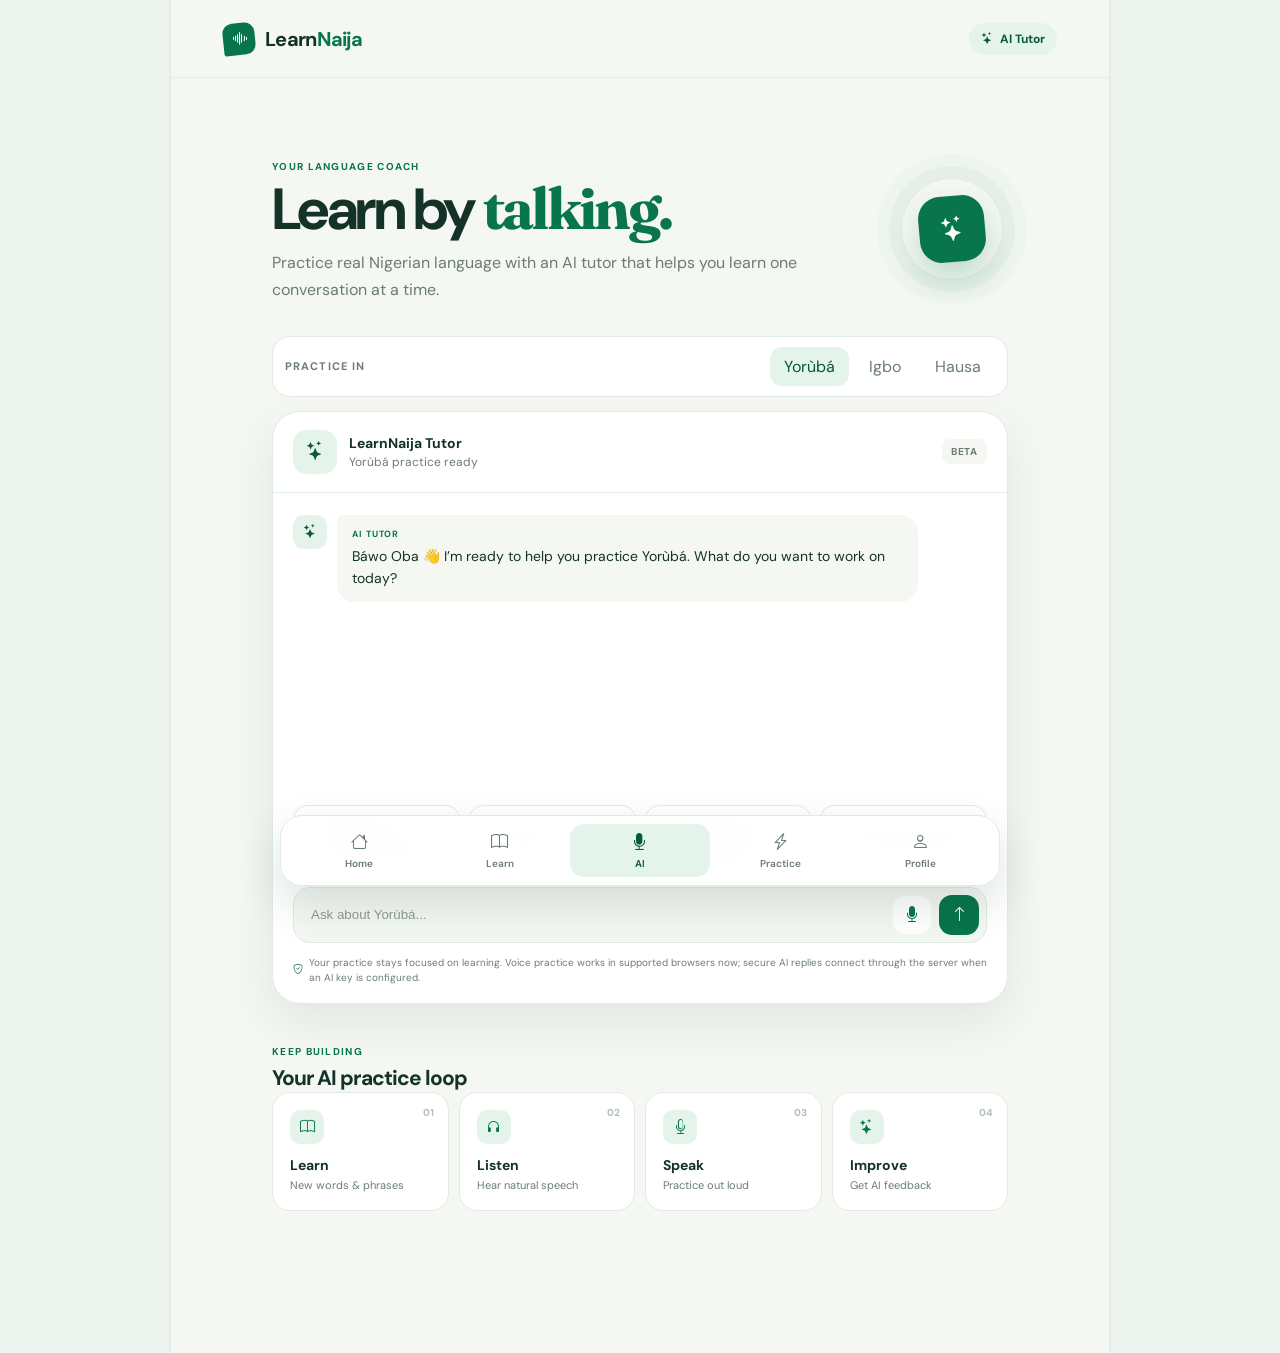
==== commit 598e1e42: "Align AI Tutor navigation with Home app navigation" ====
--- a/ai-tutor.html
+++ b/ai-tutor.html
@@ -79,7 +79,7 @@
           <button class="voice-button" id="voice-button" type="button" aria-label="Voice practice"><i class="bi bi-mic-fill"></i></button>
           <button class="send-button" type="submit" aria-label="Send message"><i class="bi bi-arrow-up"></i></button>
         </form>
-        <p class="ai-note"><i class="bi bi-shield-check"></i> Your practice stays focused on learning. Real AI and voice features will connect in the next stage.</p>
+        <p class="ai-note"><i class="bi bi-shield-check"></i> Your practice stays focused on learning. Voice practice works in supported browsers now; secure AI replies connect through the server when an AI key is configured.</p>
       </section>
 
       <section class="ai-next-section">
@@ -95,7 +95,7 @@
       <nav class="ai-bottom-nav" aria-label="Main navigation">
         <a href="app.html"><i class="bi bi-house"></i><span>Home</span></a>
         <a href="app.html#learn"><i class="bi bi-book"></i><span>Learn</span></a>
-        <a href="ai-tutor.html" class="active"><i class="bi bi-stars"></i><span>AI Tutor</span></a>
+        <a href="ai-tutor.html" class="active ai-nav-center"><span class="ai-nav-mic"><i class="bi bi-mic-fill"></i></span><span>AI</span></a>
         <a href="app.html#practice"><i class="bi bi-lightning-charge"></i><span>Practice</span></a>
         <a href="app.html#profile"><i class="bi bi-person"></i><span>Profile</span></a>
       </nav>
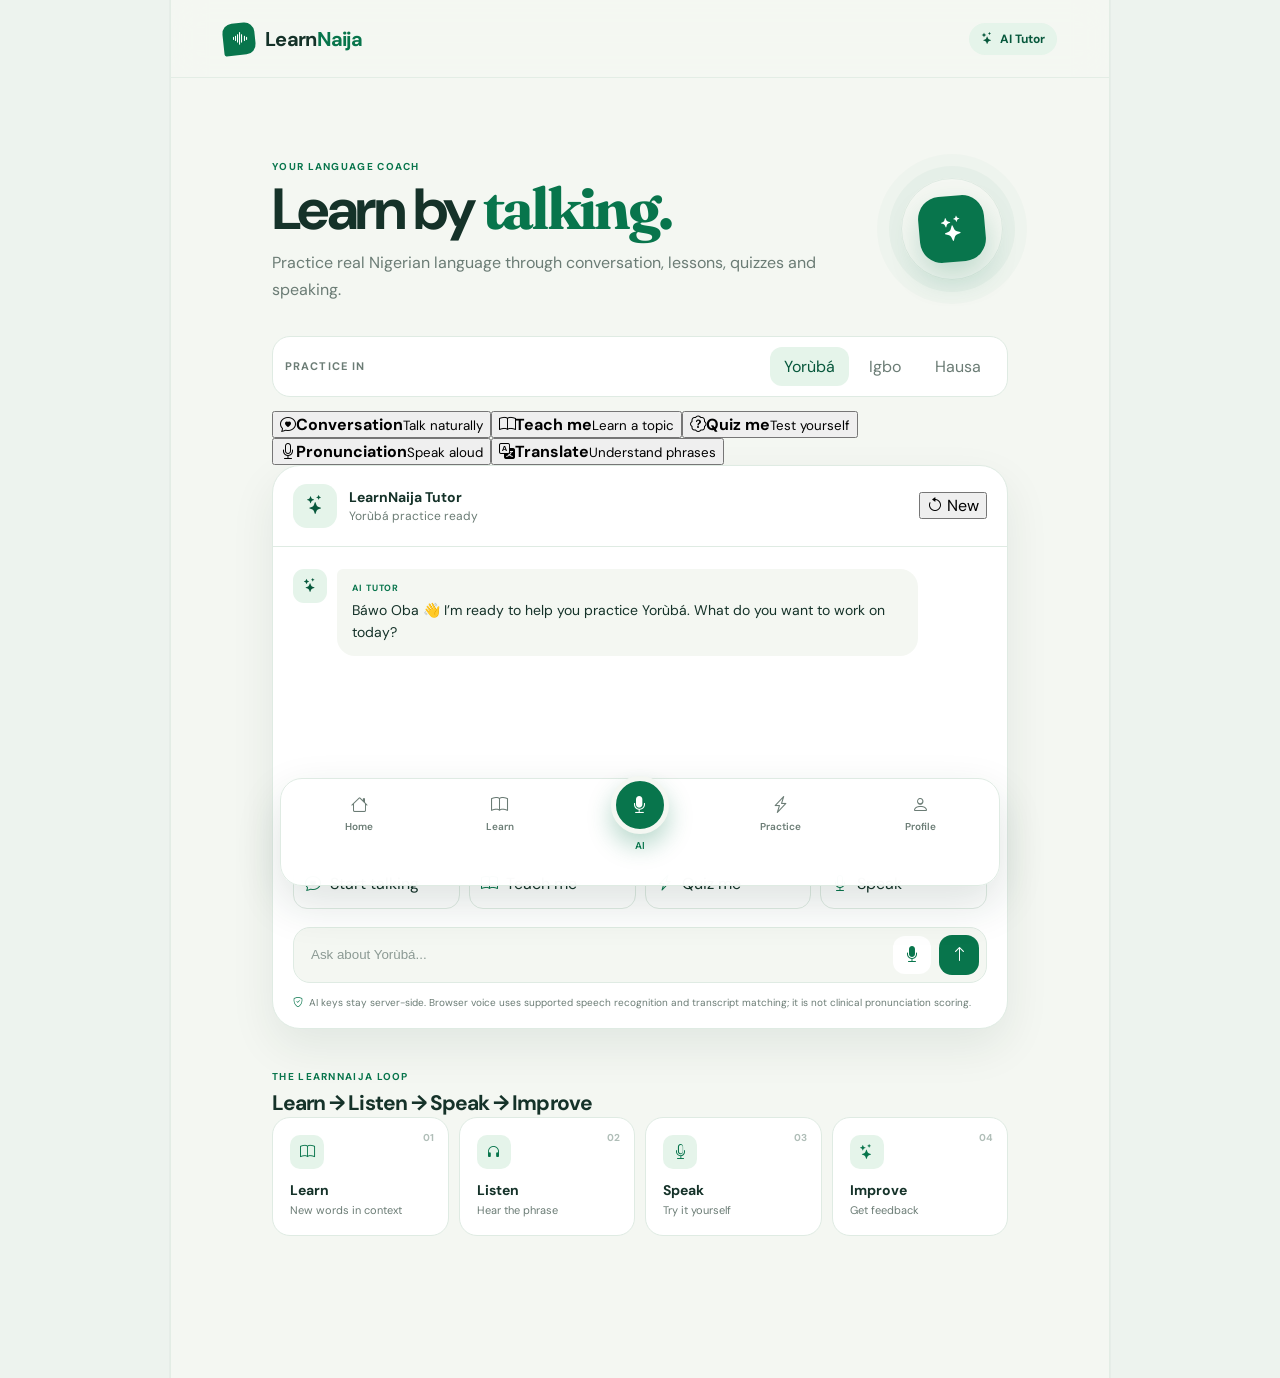
==== commit 8a225774: "feat: expand AI tutor practice modes" ====
--- a/ai-tutor.html
+++ b/ai-tutor.html
@@ -1,107 +1,19 @@
 <!doctype html>
 <html lang="en">
 <head>
-  <meta charset="UTF-8">
-  <meta name="viewport" content="width=device-width, initial-scale=1.0">
-  <meta name="theme-color" content="#0a704a">
-  <meta name="description" content="LearnNaija AI Tutor — practice Nigerian languages through conversation.">
-  <title>AI Tutor — LearnNaija</title>
-  <link rel="preconnect" href="https://fonts.googleapis.com">
-  <link rel="preconnect" href="https://fonts.gstatic.com" crossorigin>
-  <link href="https://fonts.googleapis.com/css2?family=DM+Sans:wght@400;500;600;700&family=Fraunces:opsz,wght@9..144,600;9..144,700&display=swap" rel="stylesheet">
-  <link rel="stylesheet" href="https://cdn.jsdelivr.net/npm/bootstrap-icons@1.11.3/font/bootstrap-icons.min.css">
-  <link rel="stylesheet" href="styles/app.css">
-  <link rel="stylesheet" href="styles/ai-tutor.css"><link rel="manifest" href="manifest.webmanifest">
+<meta charset="UTF-8"><meta name="viewport" content="width=device-width,initial-scale=1.0"><meta name="theme-color" content="#0a704a"><meta name="description" content="LearnNaija AI Tutor — practice Nigerian languages through conversation."><title>AI Tutor — LearnNaija</title>
+<link rel="preconnect" href="https://fonts.googleapis.com"><link rel="preconnect" href="https://fonts.gstatic.com" crossorigin><link href="https://fonts.googleapis.com/css2?family=DM+Sans:wght@400;500;600;700&family=Fraunces:opsz,wght@9..144,600;9..144,700&display=swap" rel="stylesheet"><link rel="stylesheet" href="https://cdn.jsdelivr.net/npm/bootstrap-icons@1.11.3/font/bootstrap-icons.min.css"><link rel="stylesheet" href="styles/app.css"><link rel="stylesheet" href="styles/ai-tutor.css"><link rel="manifest" href="manifest.webmanifest">
 </head>
-<body>
-  <div class="app-shell ai-shell">
-    <header class="app-header ai-header">
-      <a href="app.html" class="app-brand" aria-label="Back to LearnNaija">
-        <span class="brand-mark" aria-hidden="true"><i class="bi bi-soundwave"></i></span>
-        <span>Learn<span>Naija</span></span>
-      </a>
-      <div class="app-header-actions">
-        <span class="ai-live-pill"><i class="bi bi-stars"></i> AI Tutor</span>
-      </div>
-    </header>
-
-    <main class="app-content ai-content">
-      <section class="ai-hero" aria-labelledby="ai-title">
-        <div class="ai-hero-copy">
-          <p class="eyebrow">YOUR LANGUAGE COACH</p>
-          <h1 id="ai-title">Learn by <em>talking.</em></h1>
-          <p>Practice real Nigerian language with an AI tutor that helps you learn one conversation at a time.</p>
-        </div>
-        <div class="ai-orb" aria-hidden="true">
-          <span class="orb-ring"></span>
-          <span class="orb-face"><i class="bi bi-stars"></i></span>
-        </div>
-      </section>
-
-      <section class="language-switcher" aria-label="Choose practice language">
-        <span class="switcher-label">PRACTICE IN</span>
-        <div class="language-tabs" role="tablist">
-          <button class="language-tab active" data-language="yoruba" type="button" role="tab" aria-selected="true">Yorùbá</button>
-          <button class="language-tab" data-language="igbo" type="button" role="tab" aria-selected="false">Igbo</button>
-          <button class="language-tab" data-language="hausa" type="button" role="tab" aria-selected="false">Hausa</button>
-        </div>
-      </section>
-
-      <section class="tutor-card" aria-label="AI Tutor conversation">
-        <div class="tutor-card-head">
-          <div class="tutor-identity">
-            <div class="tutor-avatar"><i class="bi bi-stars"></i></div>
-            <div><strong>LearnNaija Tutor</strong><span id="tutor-status">Ready to practice</span></div>
-          </div>
-          <span class="ai-badge">BETA</span>
-        </div>
-
-        <div class="chat-area" id="chat-area" aria-live="polite">
-          <div class="chat-message tutor-message">
-            <div class="message-avatar"><i class="bi bi-stars"></i></div>
-            <div class="message-bubble">
-              <span class="message-label">AI TUTOR</span>
-              <p id="welcome-message">Báwo Oba 👋 I’m ready to help you practice Yorùbá. What do you want to work on today?</p>
-            </div>
-          </div>
-        </div>
-
-        <div class="quick-actions" aria-label="Quick practice actions">
-          <button class="quick-action" data-prompt="Practice Yoruba with me" type="button"><i class="bi bi-chat-heart"></i><span>Practice conversation</span></button>
-          <button class="quick-action" data-prompt="Quiz me" type="button"><i class="bi bi-lightning-charge"></i><span>Quiz me</span></button>
-          <button class="quick-action" data-prompt="Teach me greetings" type="button"><i class="bi bi-book"></i><span>Teach me greetings</span></button>
-          <button class="quick-action" data-prompt="Help me pronounce words" type="button"><i class="bi bi-mic"></i><span>Pronunciation</span></button>
-        </div>
-
-        <form class="chat-composer" id="chat-form">
-          <label class="sr-only" for="chat-input">Message your AI tutor</label>
-          <input id="chat-input" type="text" autocomplete="off" placeholder="Ask your tutor anything...">
-          <button class="voice-button" id="voice-button" type="button" aria-label="Voice practice"><i class="bi bi-mic-fill"></i></button>
-          <button class="send-button" type="submit" aria-label="Send message"><i class="bi bi-arrow-up"></i></button>
-        </form>
-        <p class="ai-note"><i class="bi bi-shield-check"></i> Your practice stays focused on learning. Voice practice works in supported browsers now; secure AI replies connect through the server when an AI key is configured.</p>
-      </section>
-
-      <section class="ai-next-section">
-        <div class="section-heading compact"><div><p class="eyebrow">KEEP BUILDING</p><h2>Your AI practice loop</h2></div></div>
-        <div class="practice-loop">
-          <div><span>01</span><i class="bi bi-book"></i><strong>Learn</strong><small>New words & phrases</small></div>
-          <div><span>02</span><i class="bi bi-headphones"></i><strong>Listen</strong><small>Hear natural speech</small></div>
-          <div><span>03</span><i class="bi bi-mic"></i><strong>Speak</strong><small>Practice out loud</small></div>
-          <div><span>04</span><i class="bi bi-stars"></i><strong>Improve</strong><small>Get AI feedback</small></div>
-        </div>
-      </section>
-
-      <nav class="ai-bottom-nav" aria-label="Main navigation">
-        <a href="app.html"><i class="bi bi-house"></i><span>Home</span></a>
-        <a href="app.html#learn"><i class="bi bi-book"></i><span>Learn</span></a>
-        <a href="ai-tutor.html" class="active ai-nav-center"><span class="ai-nav-mic"><i class="bi bi-mic-fill"></i></span><span>AI</span></a>
-        <a href="app.html#practice"><i class="bi bi-lightning-charge"></i><span>Practice</span></a>
-        <a href="app.html#profile"><i class="bi bi-person"></i><span>Profile</span></a>
-      </nav>
-    </main>
-  </div>
-
-  <script src="js/ai-tutor.js"></script>
-<script>if("serviceWorker" in navigator) navigator.serviceWorker.register("sw.js").catch(()=>{});</script></body>
-</html>
+<body><div class="app-shell ai-shell"><header class="app-header ai-header"><a href="app.html" class="app-brand" aria-label="Back to LearnNaija"><span class="brand-mark"><i class="bi bi-soundwave"></i></span><span>Learn<span>Naija</span></span></a><div class="app-header-actions"><span class="ai-live-pill"><i class="bi bi-stars"></i> AI Tutor</span></div></header>
+<main class="app-content ai-content">
+<section class="ai-hero"><div class="ai-hero-copy"><p class="eyebrow">YOUR LANGUAGE COACH</p><h1>Learn by <em>talking.</em></h1><p>Practice real Nigerian language through conversation, lessons, quizzes and speaking.</p></div><div class="ai-orb" aria-hidden="true"><span class="orb-ring"></span><span class="orb-face"><i class="bi bi-stars"></i></span></div></section>
+<section class="language-switcher" aria-label="Choose practice language"><span class="switcher-label">PRACTICE IN</span><div class="language-tabs" role="tablist"><button class="language-tab active" data-language="yoruba" type="button">Yorùbá</button><button class="language-tab" data-language="igbo" type="button">Igbo</button><button class="language-tab" data-language="hausa" type="button">Hausa</button></div></section>
+<section class="ai-mode-grid" aria-label="Choose an AI practice mode"><button class="ai-mode active" data-mode="conversation" type="button"><i class="bi bi-chat-heart"></i><span><strong>Conversation</strong><small>Talk naturally</small></span></button><button class="ai-mode" data-mode="teach" type="button"><i class="bi bi-book"></i><span><strong>Teach me</strong><small>Learn a topic</small></span></button><button class="ai-mode" data-mode="quiz" type="button"><i class="bi bi-patch-question"></i><span><strong>Quiz me</strong><small>Test yourself</small></span></button><button class="ai-mode" data-mode="pronunciation" type="button"><i class="bi bi-mic"></i><span><strong>Pronunciation</strong><small>Speak aloud</small></span></button><button class="ai-mode" data-mode="translate" type="button"><i class="bi bi-translate"></i><span><strong>Translate</strong><small>Understand phrases</small></span></button></section>
+<section class="tutor-card" aria-label="AI Tutor conversation"><div class="tutor-card-head"><div class="tutor-identity"><div class="tutor-avatar"><i class="bi bi-stars"></i></div><div><strong>LearnNaija Tutor</strong><span id="tutor-status">Yorùbá conversation ready</span></div></div><button class="ai-clear" id="clear-chat" type="button" aria-label="Start a new AI session"><i class="bi bi-arrow-counterclockwise"></i> New</button></div>
+<div class="chat-area" id="chat-area" aria-live="polite"><div class="chat-message tutor-message"><div class="message-avatar"><i class="bi bi-stars"></i></div><div class="message-bubble"><span class="message-label">AI TUTOR</span><p id="welcome-message">Báwo Oba 👋 I’m ready. Choose a mode above or tell me what you want to learn.</p></div></div></div>
+<div class="quick-actions"><button class="quick-action" data-prompt="Practice a simple conversation with me" type="button"><i class="bi bi-chat-heart"></i><span>Start talking</span></button><button class="quick-action" data-prompt="Teach me three useful beginner phrases" type="button"><i class="bi bi-book"></i><span>Teach me</span></button><button class="quick-action" data-prompt="Quiz me on beginner phrases" type="button"><i class="bi bi-lightning-charge"></i><span>Quiz me</span></button><button class="quick-action" data-prompt="Give me one phrase to pronounce" type="button"><i class="bi bi-mic"></i><span>Speak</span></button></div>
+<form class="chat-composer" id="chat-form"><label class="sr-only" for="chat-input">Message your AI tutor</label><input id="chat-input" type="text" autocomplete="off" placeholder="Ask your tutor anything..."><button class="voice-button" id="voice-button" type="button" aria-label="Voice practice"><i class="bi bi-mic-fill"></i></button><button class="send-button" type="submit" aria-label="Send message"><i class="bi bi-arrow-up"></i></button></form>
+<p class="ai-note"><i class="bi bi-shield-check"></i> AI keys stay server-side. Browser voice uses supported speech recognition and transcript matching; it is not clinical pronunciation scoring.</p></section>
+<section class="ai-next-section"><div class="section-heading compact"><div><p class="eyebrow">THE LEARNNAIJA LOOP</p><h2>Learn → Listen → Speak → Improve</h2></div></div><div class="practice-loop"><div><span>01</span><i class="bi bi-book"></i><strong>Learn</strong><small>New words in context</small></div><div><span>02</span><i class="bi bi-headphones"></i><strong>Listen</strong><small>Hear the phrase</small></div><div><span>03</span><i class="bi bi-mic"></i><strong>Speak</strong><small>Try it yourself</small></div><div><span>04</span><i class="bi bi-stars"></i><strong>Improve</strong><small>Get feedback</small></div></div></section>
+<nav class="ai-bottom-nav" aria-label="Main navigation"><a href="app.html"><i class="bi bi-house"></i><span>Home</span></a><a href="app.html#learn"><i class="bi bi-book"></i><span>Learn</span></a><a href="ai-tutor.html" class="active ai-nav-center"><span class="ai-nav-mic"><i class="bi bi-mic-fill"></i></span><span>AI</span></a><a href="app.html#practice"><i class="bi bi-lightning-charge"></i><span>Practice</span></a><a href="app.html#profile"><i class="bi bi-person"></i><span>Profile</span></a></nav>
+</main></div><script src="js/ai-tutor.js"></script><script>if("serviceWorker"in navigator)navigator.serviceWorker.register("sw.js").catch(()=>{});</script></body></html>
--- a/styles/ai-tutor.css
+++ b/styles/ai-tutor.css
@@ -1 +1,2 @@
-.ai-shell{padding-bottom:32px}.ai-header{z-index:20}.ai-live-pill{display:inline-flex;align-items:center;gap:7px;padding:8px 12px;border-radius:999px;background:var(--green-pale);color:var(--green-deep);font-size:12px;font-weight:700}.ai-content{padding-bottom:110px}.ai-hero{display:flex;align-items:center;justify-content:space-between;gap:28px;padding:30px 0 22px}.ai-hero-copy{max-width:650px}.ai-hero h1{margin:4px 0 10px;font-size:clamp(38px,6vw,58px);line-height:1.02}.ai-hero p:not(.eyebrow){margin:0;color:var(--muted);font-size:16px;line-height:1.7;max-width:590px}.ai-orb{position:relative;display:grid;place-items:center;width:112px;height:112px;flex:0 0 112px}.orb-ring{position:absolute;inset:5px;border:1px solid var(--line);border-radius:50%;box-shadow:0 0 0 12px rgba(8,117,76,.04),0 0 0 24px rgba(8,117,76,.025)}.orb-face{display:grid;place-items:center;width:66px;height:66px;border-radius:22px;background:var(--green);color:#fff;font-size:25px;box-shadow:0 15px 30px rgba(8,117,76,.22);transform:rotate(-5deg)}.language-switcher{display:flex;align-items:center;justify-content:space-between;gap:18px;margin:10px 0 14px;padding:10px 12px;border:1px solid var(--line);background:var(--surface);border-radius:18px}.switcher-label{font-size:11px;font-weight:700;letter-spacing:.1em;color:var(--muted)}.language-tabs{display:flex;gap:6px}.language-tab{border:0;background:transparent;color:var(--muted);padding:9px 14px;border-radius:12px;font:600 13px inherit;cursor:pointer}.language-tab.active{background:var(--green-pale);color:var(--green-deep)}.tutor-card{background:var(--surface);border:1px solid var(--line);border-radius:28px;box-shadow:var(--shadow);overflow:hidden}.tutor-card-head{display:flex;align-items:center;justify-content:space-between;padding:18px 20px;border-bottom:1px solid var(--line)}.tutor-identity{display:flex;align-items:center;gap:12px}.tutor-avatar,.message-avatar{display:grid;place-items:center;border-radius:14px;background:var(--green-pale);color:var(--green-deep)}.tutor-avatar{width:44px;height:44px;font-size:19px}.tutor-identity strong,.tutor-identity span{display:block}.tutor-identity strong{font-size:14px}.tutor-identity span{margin-top:2px;color:var(--muted);font-size:12px}.ai-badge{padding:6px 9px;border-radius:8px;background:var(--soft);color:var(--muted);font-size:10px;font-weight:700;letter-spacing:.08em}.chat-area{min-height:300px;max-height:480px;overflow:auto;padding:22px 20px 8px}.chat-message{display:flex;gap:10px;max-width:90%;margin-bottom:18px}.message-avatar{width:34px;height:34px;flex:0 0 34px;border-radius:11px;font-size:14px}.message-bubble{padding:13px 15px;border-radius:6px 18px 18px 18px;background:var(--soft)}.message-label{display:block;margin-bottom:5px;color:var(--green);font-size:9px;font-weight:700;letter-spacing:.1em}.message-bubble p{margin:0;color:var(--ink);font-size:14px;line-height:1.6}.user-message{justify-content:flex-end;margin-left:auto}.user-message .message-bubble{background:var(--green);color:#fff;border-radius:18px 6px 18px 18px}.user-message .message-bubble p{color:#fff}.user-message .message-avatar{display:none}.quick-actions{display:grid;grid-template-columns:repeat(4,1fr);gap:9px;padding:12px 20px 18px}.quick-action{display:flex;align-items:center;gap:9px;min-height:50px;padding:10px 11px;text-align:left;border:1px solid var(--line);background:#fff;border-radius:14px;color:var(--ink);cursor:pointer;font:500 12px inherit;transition:.2s}.quick-action:hover{border-color:#b9d8c6;transform:translateY(-1px)}.quick-action i{color:var(--green);font-size:16px}.chat-composer{display:flex;align-items:center;gap:8px;margin:0 20px;padding:7px 7px 7px 15px;border:1px solid var(--line);border-radius:17px;background:var(--soft)}.chat-composer input{min-width:0;flex:1;border:0;outline:0;background:transparent;color:var(--ink);font:500 14px inherit}.chat-composer input::placeholder{color:#8c9a94}.voice-button,.send-button{display:grid;place-items:center;border:0;cursor:pointer}.voice-button{width:38px;height:38px;border-radius:12px;background:#fff;color:var(--green)}.send-button{width:40px;height:40px;border-radius:13px;background:var(--green);color:#fff}.ai-note{display:flex;align-items:center;gap:6px;margin:12px 20px 18px;color:var(--muted);font-size:10px;line-height:1.5}.ai-note i{color:var(--green)}.ai-next-section{margin-top:30px}.practice-loop{display:grid;grid-template-columns:repeat(4,1fr);gap:10px}.practice-loop>div{position:relative;padding:17px;border:1px solid var(--line);border-radius:18px;background:var(--surface)}.practice-loop span{position:absolute;top:13px;right:14px;color:#b0beb8;font-size:10px;font-weight:700}.practice-loop i{display:grid;place-items:center;width:34px;height:34px;margin-bottom:12px;border-radius:10px;background:var(--green-pale);color:var(--green);font-size:15px}.practice-loop strong,.practice-loop small{display:block}.practice-loop strong{font-size:14px}.practice-loop small{margin-top:4px;color:var(--muted);font-size:11px;line-height:1.4}.ai-bottom-nav{position:fixed;z-index:30;left:50%;bottom:14px;transform:translateX(-50%);display:grid;grid-template-columns:repeat(5,1fr);width:min(720px,calc(100% - 28px));padding:8px;border:1px solid var(--line);border-radius:22px;background:rgba(255,255,255,.94);box-shadow:0 18px 45px rgba(18,54,39,.14);backdrop-filter:blur(14px)}.ai-bottom-nav a{display:flex;flex-direction:column;align-items:center;gap:4px;padding:7px 4px;border-radius:14px;color:var(--muted);text-decoration:none;font-size:10px;font-weight:600}.ai-bottom-nav a i{font-size:17px}.ai-bottom-nav a.active{background:var(--green-pale);color:var(--green-deep)}.sr-only{position:absolute;width:1px;height:1px;padding:0;margin:-1px;overflow:hidden;clip:rect(0,0,0,0);white-space:nowrap;border:0}@media(max-width:700px){.ai-content{padding-top:0}.ai-hero{padding:22px 0 14px}.ai-hero h1{font-size:40px}.ai-hero p:not(.eyebrow){font-size:14px}.ai-orb{width:82px;height:82px;flex-basis:82px}.orb-face{width:54px;height:54px;border-radius:17px}.language-switcher{display:block;padding:10px}.switcher-label{display:block;margin:2px 3px 7px}.language-tabs{width:100%}.language-tab{flex:1;padding:9px 7px}.tutor-card{border-radius:22px}.chat-area{min-height:300px;padding:18px 14px 6px}.tutor-card-head{padding:15px}.quick-actions{grid-template-columns:repeat(2,1fr);padding:10px 14px 15px}.quick-action{min-height:46px}.chat-composer{margin:0 14px}.ai-note{margin:10px 14px 16px}.practice-loop{grid-template-columns:repeat(2,1fr)}.ai-live-pill{font-size:10px;padding:7px 9px}.app-brand{font-size:16px}}@media(max-width:430px){.ai-hero{gap:8px}.ai-orb{display:none}.ai-hero h1{font-size:37px}.quick-action span{font-size:11px}.practice-loop>div{padding:14px}.ai-bottom-nav{bottom:9px;width:calc(100% - 18px)}}+.ai-shell{padding-bottom:32px}.ai-header{z-index:20}.ai-live-pill{display:inline-flex;align-items:center;gap:7px;padding:8px 12px;border-radius:999px;background:var(--green-pale);color:var(--green-deep);font-size:12px;font-weight:700}.ai-content{padding-bottom:110px}.ai-hero{display:flex;align-items:center;justify-content:space-between;gap:28px;padding:30px 0 22px}.ai-hero-copy{max-width:650px}.ai-hero h1{margin:4px 0 10px;font-size:clamp(38px,6vw,58px);line-height:1.02}.ai-hero p:not(.eyebrow){margin:0;color:var(--muted);font-size:16px;line-height:1.7;max-width:590px}.ai-orb{position:relative;display:grid;place-items:center;width:112px;height:112px;flex:0 0 112px}.orb-ring{position:absolute;inset:5px;border:1px solid var(--line);border-radius:50%;box-shadow:0 0 0 12px rgba(8,117,76,.04),0 0 0 24px rgba(8,117,76,.025)}.orb-face{display:grid;place-items:center;width:66px;height:66px;border-radius:22px;background:var(--green);color:#fff;font-size:25px;box-shadow:0 15px 30px rgba(8,117,76,.22);transform:rotate(-5deg)}.language-switcher{display:flex;align-items:center;justify-content:space-between;gap:18px;margin:10px 0 14px;padding:10px 12px;border:1px solid var(--line);background:var(--surface);border-radius:18px}.switcher-label{font-size:11px;font-weight:700;letter-spacing:.1em;color:var(--muted)}.language-tabs{display:flex;gap:6px}.language-tab{border:0;background:transparent;color:var(--muted);padding:9px 14px;border-radius:12px;font:600 13px inherit;cursor:pointer}.language-tab.active{background:var(--green-pale);color:var(--green-deep)}.tutor-card{background:var(--surface);border:1px solid var(--line);border-radius:28px;box-shadow:var(--shadow);overflow:hidden}.tutor-card-head{display:flex;align-items:center;justify-content:space-between;padding:18px 20px;border-bottom:1px solid var(--line)}.tutor-identity{display:flex;align-items:center;gap:12px}.tutor-avatar,.message-avatar{display:grid;place-items:center;border-radius:14px;background:var(--green-pale);color:var(--green-deep)}.tutor-avatar{width:44px;height:44px;font-size:19px}.tutor-identity strong,.tutor-identity span{display:block}.tutor-identity strong{font-size:14px}.tutor-identity span{margin-top:2px;color:var(--muted);font-size:12px}.ai-badge{padding:6px 9px;border-radius:8px;background:var(--soft);color:var(--muted);font-size:10px;font-weight:700;letter-spacing:.08em}.chat-area{min-height:300px;max-height:480px;overflow:auto;padding:22px 20px 8px}.chat-message{display:flex;gap:10px;max-width:90%;margin-bottom:18px}.message-avatar{width:34px;height:34px;flex:0 0 34px;border-radius:11px;font-size:14px}.message-bubble{padding:13px 15px;border-radius:6px 18px 18px 18px;background:var(--soft)}.message-label{display:block;margin-bottom:5px;color:var(--green);font-size:9px;font-weight:700;letter-spacing:.1em}.message-bubble p{margin:0;color:var(--ink);font-size:14px;line-height:1.6}.user-message{justify-content:flex-end;margin-left:auto}.user-message .message-bubble{background:var(--green);color:#fff;border-radius:18px 6px 18px 18px}.user-message .message-bubble p{color:#fff}.user-message .message-avatar{display:none}.quick-actions{display:grid;grid-template-columns:repeat(4,1fr);gap:9px;padding:12px 20px 18px}.quick-action{display:flex;align-items:center;gap:9px;min-height:50px;padding:10px 11px;text-align:left;border:1px solid var(--line);background:#fff;border-radius:14px;color:var(--ink);cursor:pointer;font:500 12px inherit;transition:.2s}.quick-action:hover{border-color:#b9d8c6;transform:translateY(-1px)}.quick-action i{color:var(--green);font-size:16px}.chat-composer{display:flex;align-items:center;gap:8px;margin:0 20px;padding:7px 7px 7px 15px;border:1px solid var(--line);border-radius:17px;background:var(--soft)}.chat-composer input{min-width:0;flex:1;border:0;outline:0;background:transparent;color:var(--ink);font:500 14px inherit}.chat-composer input::placeholder{color:#8c9a94}.voice-button,.send-button{display:grid;place-items:center;border:0;cursor:pointer}.voice-button{width:38px;height:38px;border-radius:12px;background:#fff;color:var(--green)}.send-button{width:40px;height:40px;border-radius:13px;background:var(--green);color:#fff}.ai-note{display:flex;align-items:center;gap:6px;margin:12px 20px 18px;color:var(--muted);font-size:10px;line-height:1.5}.ai-note i{color:var(--green)}.ai-next-section{margin-top:30px}.practice-loop{display:grid;grid-template-columns:repeat(4,1fr);gap:10px}.practice-loop>div{position:relative;padding:17px;border:1px solid var(--line);border-radius:18px;background:var(--surface)}.practice-loop span{position:absolute;top:13px;right:14px;color:#b0beb8;font-size:10px;font-weight:700}.practice-loop i{display:grid;place-items:center;width:34px;height:34px;margin-bottom:12px;border-radius:10px;background:var(--green-pale);color:var(--green);font-size:15px}.practice-loop strong,.practice-loop small{display:block}.practice-loop strong{font-size:14px}.practice-loop small{margin-top:4px;color:var(--muted);font-size:11px;line-height:1.4}.ai-bottom-nav{position:fixed;z-index:30;left:50%;bottom:14px;transform:translateX(-50%);display:grid;grid-template-columns:repeat(5,1fr);width:min(720px,calc(100% - 28px));padding:8px;border:1px solid var(--line);border-radius:22px;background:rgba(255,255,255,.94);box-shadow:0 18px 45px rgba(18,54,39,.14);backdrop-filter:blur(14px)}.ai-bottom-nav a{display:flex;flex-direction:column;align-items:center;gap:4px;padding:7px 4px;border-radius:14px;color:var(--muted);text-decoration:none;font-size:10px;font-weight:600}.ai-bottom-nav a i{font-size:17px}.ai-bottom-nav a.active{background:var(--green-pale);color:var(--green-deep)}.sr-only{position:absolute;width:1px;height:1px;padding:0;margin:-1px;overflow:hidden;clip:rect(0,0,0,0);white-space:nowrap;border:0}@media(max-width:700px){.ai-content{padding-top:0}.ai-hero{padding:22px 0 14px}.ai-hero h1{font-size:40px}.ai-hero p:not(.eyebrow){font-size:14px}.ai-orb{width:82px;height:82px;flex-basis:82px}.orb-face{width:54px;height:54px;border-radius:17px}.language-switcher{display:block;padding:10px}.switcher-label{display:block;margin:2px 3px 7px}.language-tabs{width:100%}.language-tab{flex:1;padding:9px 7px}.tutor-card{border-radius:22px}.chat-area{min-height:300px;padding:18px 14px 6px}.tutor-card-head{padding:15px}.quick-actions{grid-template-columns:repeat(2,1fr);padding:10px 14px 15px}.quick-action{min-height:46px}.chat-composer{margin:0 14px}.ai-note{margin:10px 14px 16px}.practice-loop{grid-template-columns:repeat(2,1fr)}.ai-live-pill{font-size:10px;padding:7px 9px}.app-brand{font-size:16px}}@media(max-width:430px){.ai-hero{gap:8px}.ai-orb{display:none}.ai-hero h1{font-size:37px}.quick-action span{font-size:11px}.practice-loop>div{padding:14px}.ai-bottom-nav{bottom:9px;width:calc(100% - 18px)}}
+.ai-bottom-nav .ai-nav-center{position:relative;transform:translateY(-18px);background:transparent}.ai-bottom-nav .ai-nav-mic{display:grid;place-items:center;width:58px;height:58px;margin-bottom:1px;border:5px solid var(--soft);border-radius:50%;background:var(--green);color:#fff;box-shadow:0 12px 25px rgba(8,117,76,.28);font-size:22px}.ai-bottom-nav .ai-nav-center span:last-child{color:var(--green)}.ai-bottom-nav .ai-nav-center.active{background:transparent;color:var(--green)}@media(max-width:430px){.ai-bottom-nav .ai-nav-center{transform:translateY(-17px)}}
